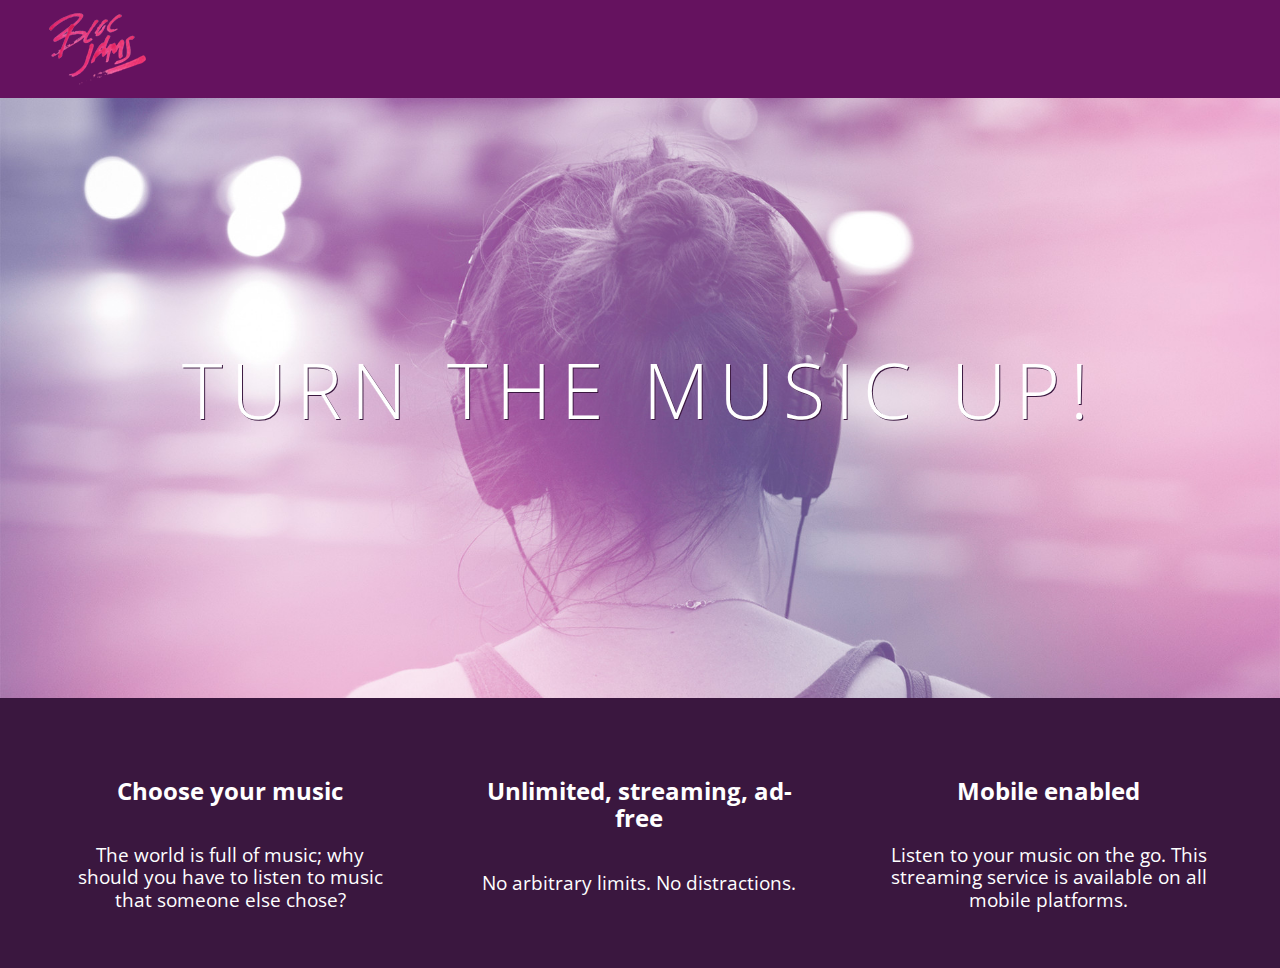
==== index.html @ a011238a "checkpoint 8 html css media queries completed" ====
<!DOCTYPE html>
<html>

<head>
    <title>Bloc Jams</title>
    <meta name="viewport" content="width=device-width, initial-scale=1">
    <link rel="stylesheet" type="text/css" href="http://fonts.googleapis.com/css?family=Open+Sans:400,800,600,700,300">
    <link rel="stylesheet" type="text/css" href="http://code.ionicframework.com/ionicons/2.0.1/css/ionicons.min.css">
    <link rel="stylesheet" type="text/css" href="styles/normalize.css">
    <link rel="stylesheet" type="text/css" href="styles/main.css">
    <link rel="stylesheet" type="text/css" href="styles/landing.css">
</head>


<body class="landing">
    <nav class="navbar">
        <!-- nav bar -->
        <img src="assets/images/bloc_jams_logo.png" alt="bloc jams logo" class="logo">
    </nav>

    <section class="hero-content">
        <!-- hero content -->
        <h1 class="hero-title">Turn the music up!</h1>
    </section>

    <section class="selling-points container">
        <!-- selling points -->
        <div class="point column third">
            <span class="ion-music-note"></span>
            <h5 class="point-title">Choose your music</h5>
            <p class="point-description">The world is full of music; why should you have to listen to music that someone else chose?</p>
        </div>
        <div class="point column third">
            <span class="ion-radio-waves"></span>
            <h5 class="point-title">Unlimited, streaming, ad-free</h5>
            <p class="point-description">No arbitrary limits. No distractions.</p>
        </div>
        <div class="point column third">
            <span class="ion-iphone"></span>
            <h5 class="point-title">Mobile enabled</h5>
            <p class="point-description">Listen to your music on the go. This streaming service is available on all mobile platforms.</p>
        </div>
    </section>



</body>

</html>
---- styles/main.css ----
*,
*::before,
*::after {
    -moz-box-sizing: border-box;
    -webkit-box-sizing: border-box;
    box-sizing: border-box;
}

html {
    height: 100%;
    makes sure our HTML takes up 100% of the browser window font-size: 100%;
}

body {
    font-family: 'Open Sans';
    /* sets our font to the "Open Sans" typeface */
    color: white;
    /* sets the text color to white */
    min-height: 100%;
    /* says the height of the body must be, at minimum, 100% of the window */
}

.navbar {
    padding: 0.5rem;
    background-color: rgb(101, 18, 95);
}

.navbar .logo {
    position: relative;
    /* positioning will be explained in a resource */
    left: 2rem;
}

.container {
    margin: 0 auto;
    max-width: 64rem;
}


/* Medium and small screens (640px) */

@media (min-width: 640px) {
    /* Style information will go here */
    html {
        font-size: 112%;
    }
    .column {
        float: left;
        padding-left: 1rem;
        padding-right: 1rem;
    }
    
     .column.full { width: 100%; }
     .column.two-thirds { width: 66.7%; }
     .column.half { width: 50%; }
     .column.third { width: 33.3%; }
     .column.fourth { width: 25%; }
     .column.flow-opposite { float: right; }  
}


/* Large screens (1024px) */

@media (min-width: 1024px) {
    /* Style information will go here */
    html {
        font-size: 120%;
    }
}
---- styles/landing.css ----
body.landing {
     background-color: rgb(58, 23, 63);
 }
 
 .hero-content {
     position: relative;
     min-height: 600px;
     background-image: url(../assets/images/bloc_jams_bg.jpg);
     background-repeat: no-repeat;
     background-position: center center;
     background-size: cover;
 }
 
 .hero-content .hero-title {
     position: absolute;
     top: 40%;
     -webkit-transform: translateY(-50%);
     -moz-transform: translateY(-50%);
     transform: translateY(-50%);
     width: 100%;
     text-align: center;
     font-size: 4rem;
     font-weight: 300;
     text-transform: uppercase;
     letter-spacing: 0.5rem;
     text-shadow: 1px 1px 0px rgb(58, 23, 63);
 }
 
 .selling-points {
     position: relative;
 }
 
 .point {
     position: relative;
     padding: 2rem;
     text-align: center;
 }
 
 .point .point-title {
     font-size: 1.25rem;
 }
 
 .ion-music-note,
 .ion-radio-waves,
 .ion-iphone {
     color: rgb(233, 50, 117);
     font-size: 5rem;
 }
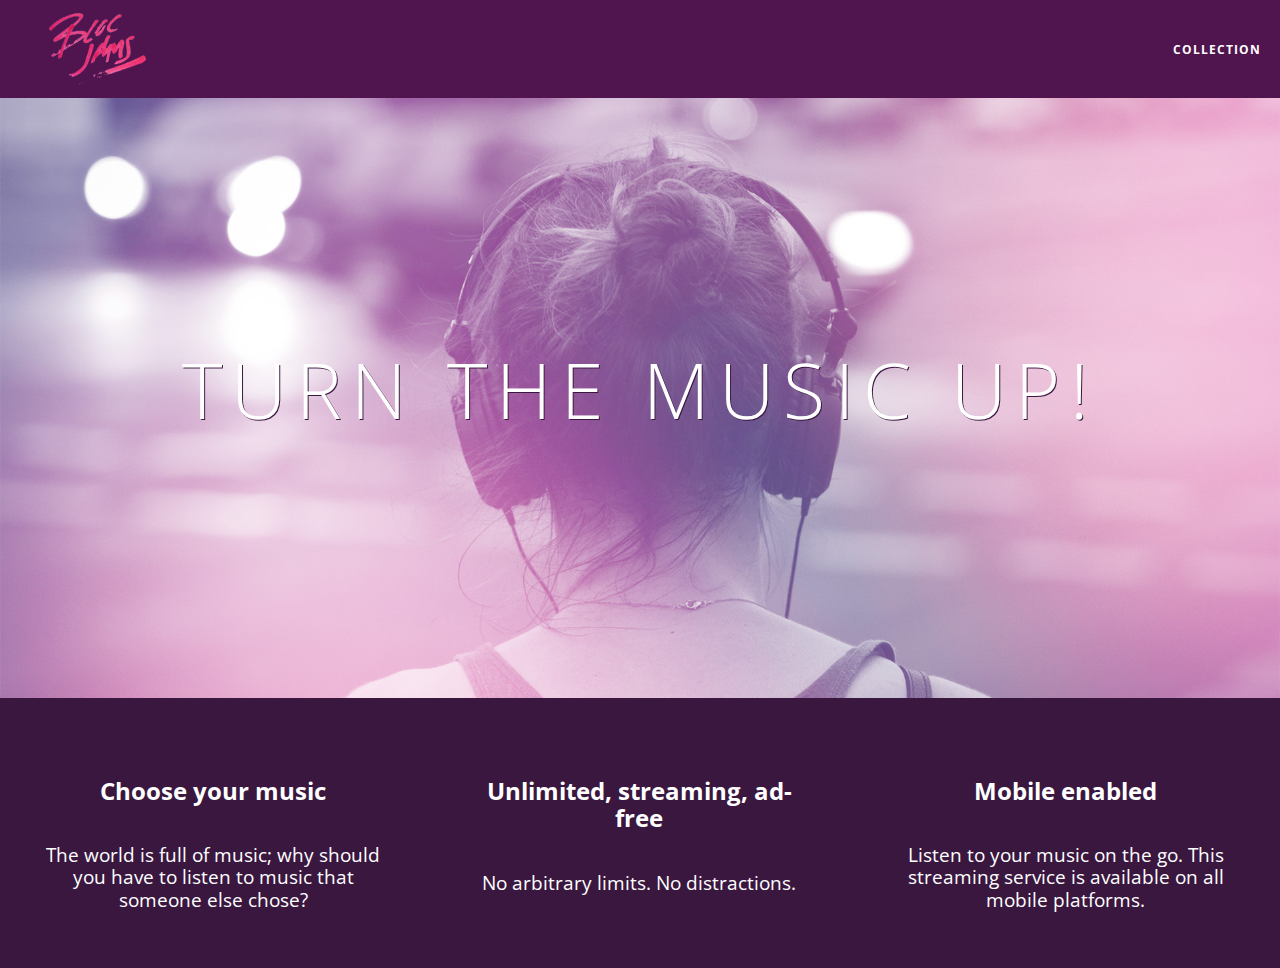
==== commit 30409d7d: "checkpoint 9 collections complete" ====
--- a/index.html
+++ b/index.html
@@ -15,7 +15,12 @@
 <body class="landing">
     <nav class="navbar">
         <!-- nav bar -->
-        <img src="assets/images/bloc_jams_logo.png" alt="bloc jams logo" class="logo">
+         <a href="index.html" class="logo">
+             <img src="assets/images/bloc_jams_logo.png" alt="bloc jams logo">
+         </a>
+         <div class="links-container">
+             <a href="collection.html" class="navbar-link">collection</a>
+         </div>
     </nav>
 
     <section class="hero-content">
@@ -23,7 +28,7 @@
         <h1 class="hero-title">Turn the music up!</h1>
     </section>
 
-    <section class="selling-points container">
+    <section class="selling-points container clearfix">
         <!-- selling points -->
         <div class="point column third">
             <span class="ion-music-note"></span>
--- a/styles/main.css
+++ b/styles/main.css
@@ -21,48 +21,115 @@
 }
 
 .navbar {
+    position: relative;
     padding: 0.5rem;
-    background-color: rgb(101, 18, 95);
+    /* #1 */
+    background-color: rgba(101, 18, 95, 0.5);
+    /* #2 */
+    z-index: 1;
 }
 
 .navbar .logo {
     position: relative;
-    /* positioning will be explained in a resource */
     left: 2rem;
+    cursor: pointer;
+    /* produces the finger-pointer icon when you hover over the logo */
 }
 
+.navbar .links-container {
+    display: table;
+    position: absolute;
+    top: 0;
+    right: 0;
+    height: 100px;
+    color: white;
+    /* #3 */
+    text-decoration: none;
+}
+
+.links-container .navbar-link {
+    display: table-cell;
+    position: relative;
+    height: 100%;
+    padding-left: 1rem;
+    padding-right: 1rem;
+    /* #4 */
+    vertical-align: middle;
+    color: white;
+    font-size: 0.625rem;
+    letter-spacing: 0.05rem;
+    font-weight: 700;
+    text-transform: uppercase;
+    /* #3 */
+    text-decoration: none;
+    cursor: pointer;
+}
+
+
+/* #5 */
+
+.links-container .navbar-link:hover {
+    color: rgb(233, 50, 117);
+}
+
+
+}
 .container {
     margin: 0 auto;
     max-width: 64rem;
 }
-
+.clearfix::before,
+.clearfix::after {
+    content: " ";
+    display: table;
+}
+.clearfix::after {
+    clear: both;
+}
 
 /* Medium and small screens (640px) */
-
 @media (min-width: 640px) {
     /* Style information will go here */
+    
     html {
         font-size: 112%;
     }
+    
     .column {
         float: left;
         padding-left: 1rem;
         padding-right: 1rem;
     }
     
-     .column.full { width: 100%; }
-     .column.two-thirds { width: 66.7%; }
-     .column.half { width: 50%; }
-     .column.third { width: 33.3%; }
-     .column.fourth { width: 25%; }
-     .column.flow-opposite { float: right; }  
+    .column.full {
+        width: 100%;
+    }
+    
+    .column.two-thirds {
+        width: 66.7%;
+    }
+    
+    .column.half {
+        width: 50%;
+    }
+    
+    .column.third {
+        width: 33.3%;
+    }
+    
+    .column.fourth {
+        width: 25%;
+    }
+    
+    .column.flow-opposite {
+        float: right;
+    }
 }
 
-
 /* Large screens (1024px) */
-
 @media (min-width: 1024px) {
     /* Style information will go here */
+    
     html {
         font-size: 120%;
     }
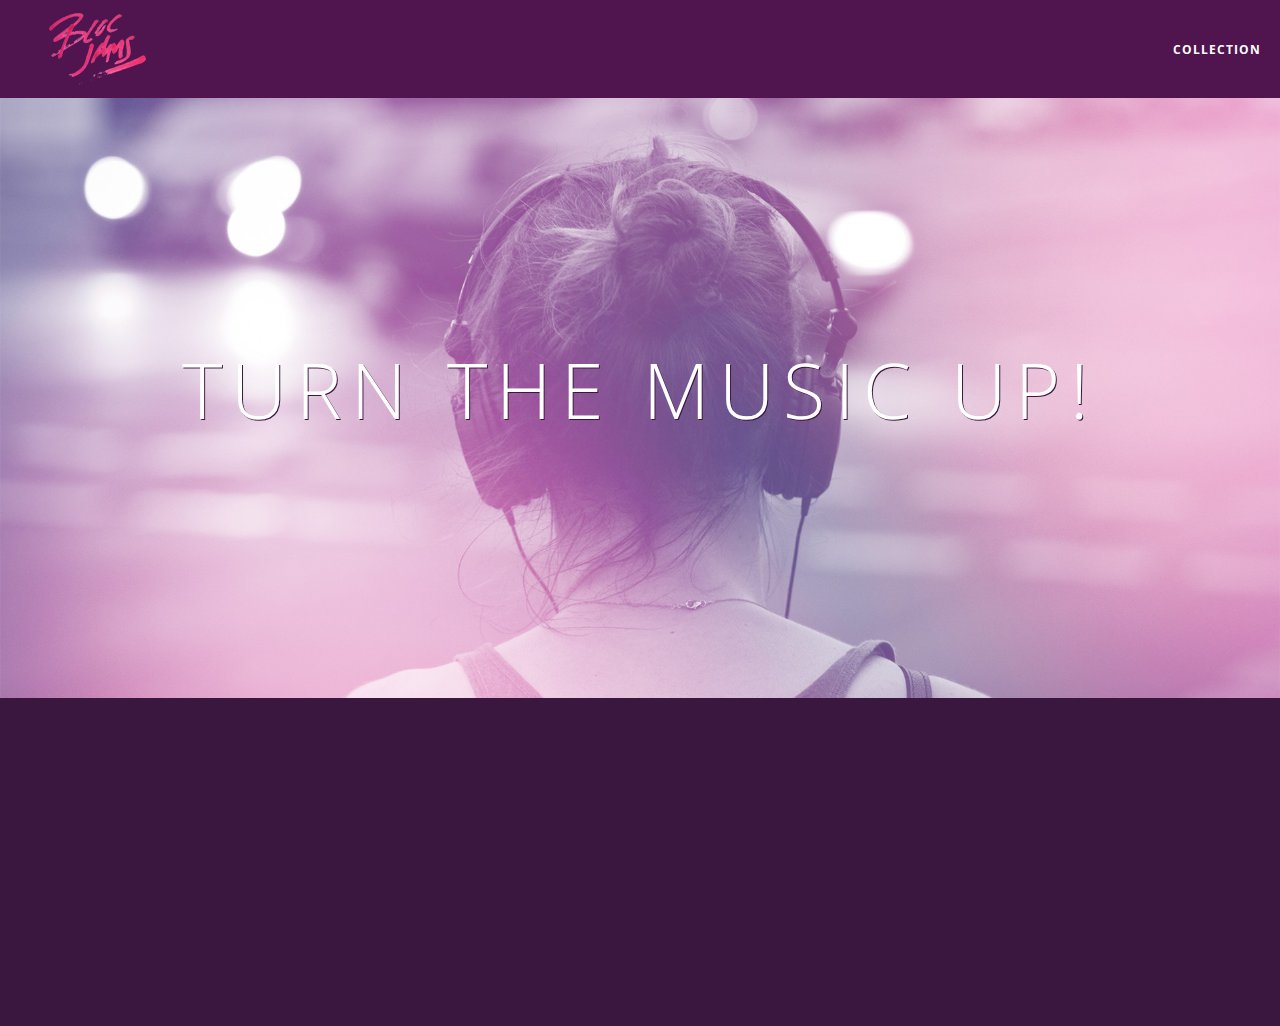
==== commit dc13dd70: "all changes completed for asignment 22" ====
--- a/index.html
+++ b/index.html
@@ -4,8 +4,8 @@
 <head>
     <title>Bloc Jams</title>
     <meta name="viewport" content="width=device-width, initial-scale=1">
-    <link rel="stylesheet" type="text/css" href="http://fonts.googleapis.com/css?family=Open+Sans:400,800,600,700,300">
-    <link rel="stylesheet" type="text/css" href="http://code.ionicframework.com/ionicons/2.0.1/css/ionicons.min.css">
+    <link rel="stylesheet" type="text/css" href="https://fonts.googleapis.com/css?family=Open+Sans:400,800,600,700,300">
+    <link rel="stylesheet" type="text/css" href="https://code.ionicframework.com/ionicons/2.0.1/css/ionicons.min.css">
     <link rel="stylesheet" type="text/css" href="styles/normalize.css">
     <link rel="stylesheet" type="text/css" href="styles/main.css">
     <link rel="stylesheet" type="text/css" href="styles/landing.css">
@@ -15,12 +15,12 @@
 <body class="landing">
     <nav class="navbar">
         <!-- nav bar -->
-         <a href="index.html" class="logo">
-             <img src="assets/images/bloc_jams_logo.png" alt="bloc jams logo">
-         </a>
-         <div class="links-container">
-             <a href="collection.html" class="navbar-link">collection</a>
-         </div>
+        <a href="index.html" class="logo">
+            <img src="assets/images/bloc_jams_logo.png" alt="bloc jams logo">
+        </a>
+        <div class="links-container">
+            <a href="collection.html" class="navbar-link">collection</a>
+        </div>
     </nav>
 
     <section class="hero-content">
@@ -47,7 +47,8 @@
         </div>
     </section>
 
-
+    <script src="scripts/utilities.js"></script>
+    <script src="scripts/landing.js"></script>
 
 </body>
 
--- a/styles/main.css
+++ b/styles/main.css
@@ -72,6 +72,10 @@
     color: rgb(233, 50, 117);
 }
 
+.links-container .navbar-link:active {
+    background-color: white;
+}
+
 
 }
 .container {
@@ -85,6 +89,9 @@
 }
 .clearfix::after {
     clear: both;
+}
+.container.narrow {
+    max-width: 56rem;
 }
 
 /* Medium and small screens (640px) */
--- a/styles/landing.css
+++ b/styles/landing.css
@@ -34,6 +34,16 @@
      position: relative;
      padding: 2rem;
      text-align: center;
+     opacity: 0;
+     -webkit-transform: scaleX(0.9) translateY(3rem);
+     -moz-transform: scaleX(0.9) translateY(3rem);
+     transform: scaleX(0.9) translateY(3rem);
+     -webkit-transition: all 0.25s ease-in-out;
+     -moz-transition: all 0.25s ease-in-out;
+     transition: all 0.25s ease-in-out;
+     -webkit-transition-delay: 0.3s;
+     -moz-transition-delay: 0.3s;
+     transition-delay: 0.3s;
  }
  
  .point .point-title {
